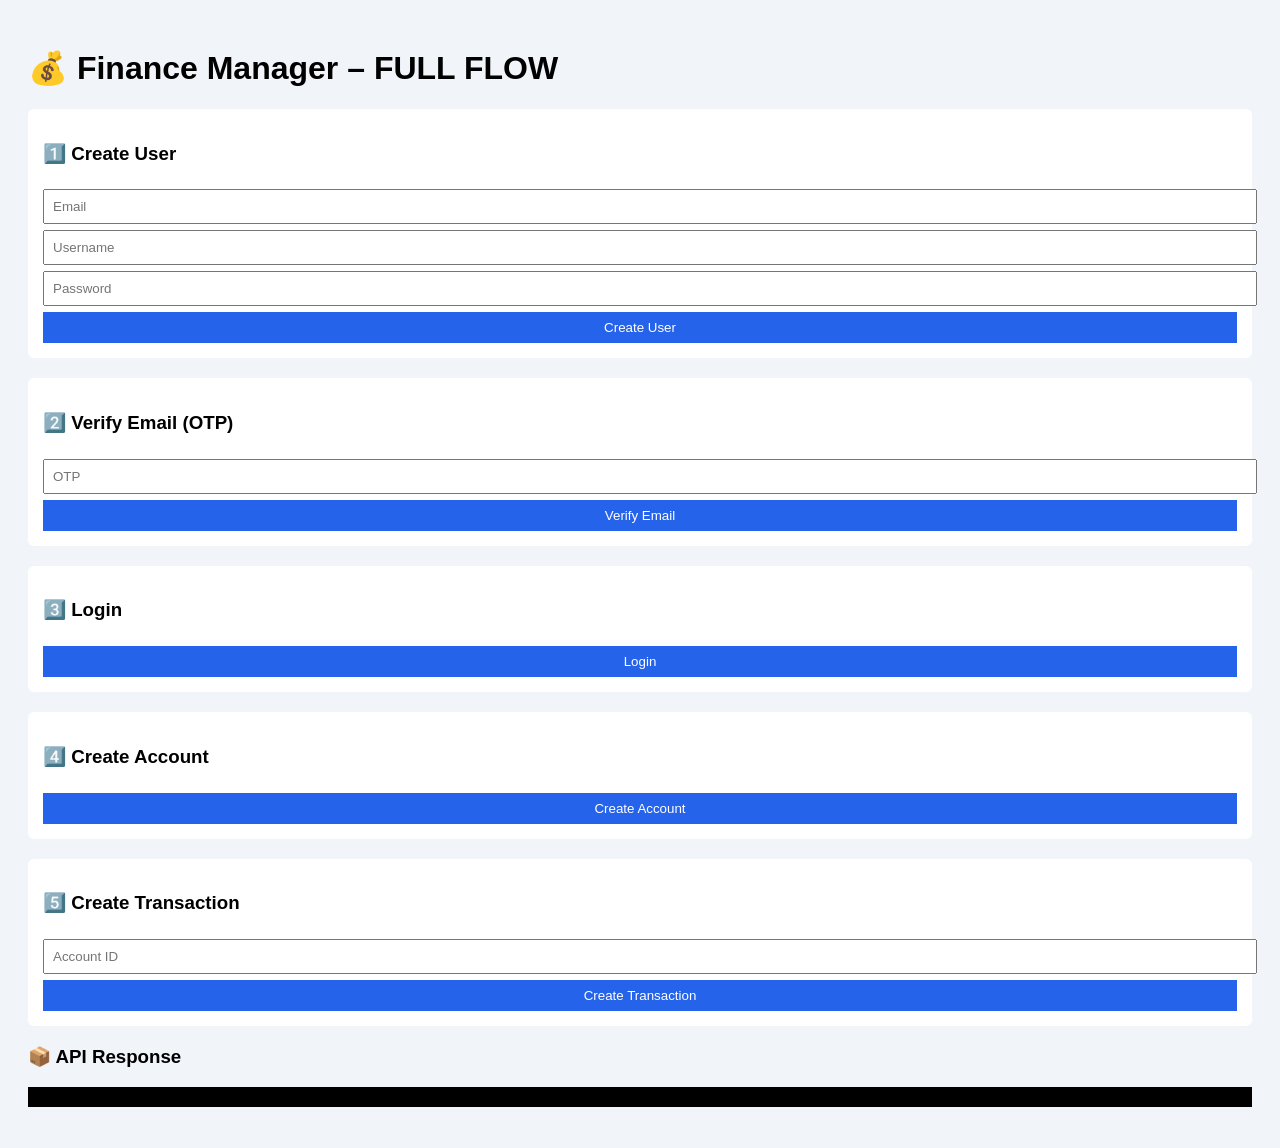
==== frontend/index.html @ c870764c "Final Commit" ====
<!DOCTYPE html>
<html>
<head>
  <title>Finance Manager</title>
  <style>
    body { font-family: Arial; background:#f1f5f9; padding:20px }
    .card { background:#fff; padding:15px; margin-bottom:20px; border-radius:6px }
    input, button { width:100%; padding:8px; margin-top:6px }
    button { background:#2563eb; color:white; border:none }
    pre { background:black; color:#00ff00; padding:10px }
  </style>
</head>
<body>

<h1>💰 Finance Manager – FULL FLOW</h1>

<div class="card">
  <h3>1️⃣ Create User</h3>
  <input id="email" placeholder="Email">
  <input id="username" placeholder="Username">
  <input id="newPassword" placeholder="Password">
  <button onclick="createUser()">Create User</button>
</div>

<div class="card">
  <h3>2️⃣ Verify Email (OTP)</h3>
  <input id="otp" placeholder="OTP">
  <button onclick="verifyEmail()">Verify Email</button>
</div>

<div class="card">
  <h3>3️⃣ Login</h3>
  <button onclick="login()">Login</button>
</div>

<div class="card">
  <h3>4️⃣ Create Account</h3>
  <button onclick="createAccount()">Create Account</button>
</div>

<div class="card">
  <h3>5️⃣ Create Transaction</h3>
  <input id="accountId" placeholder="Account ID">
  <button onclick="createTransaction()">Create Transaction</button>
</div>

<h3>📦 API Response</h3>
<pre id="output"></pre>

<script src="app.js"></script>
</body>
</html>
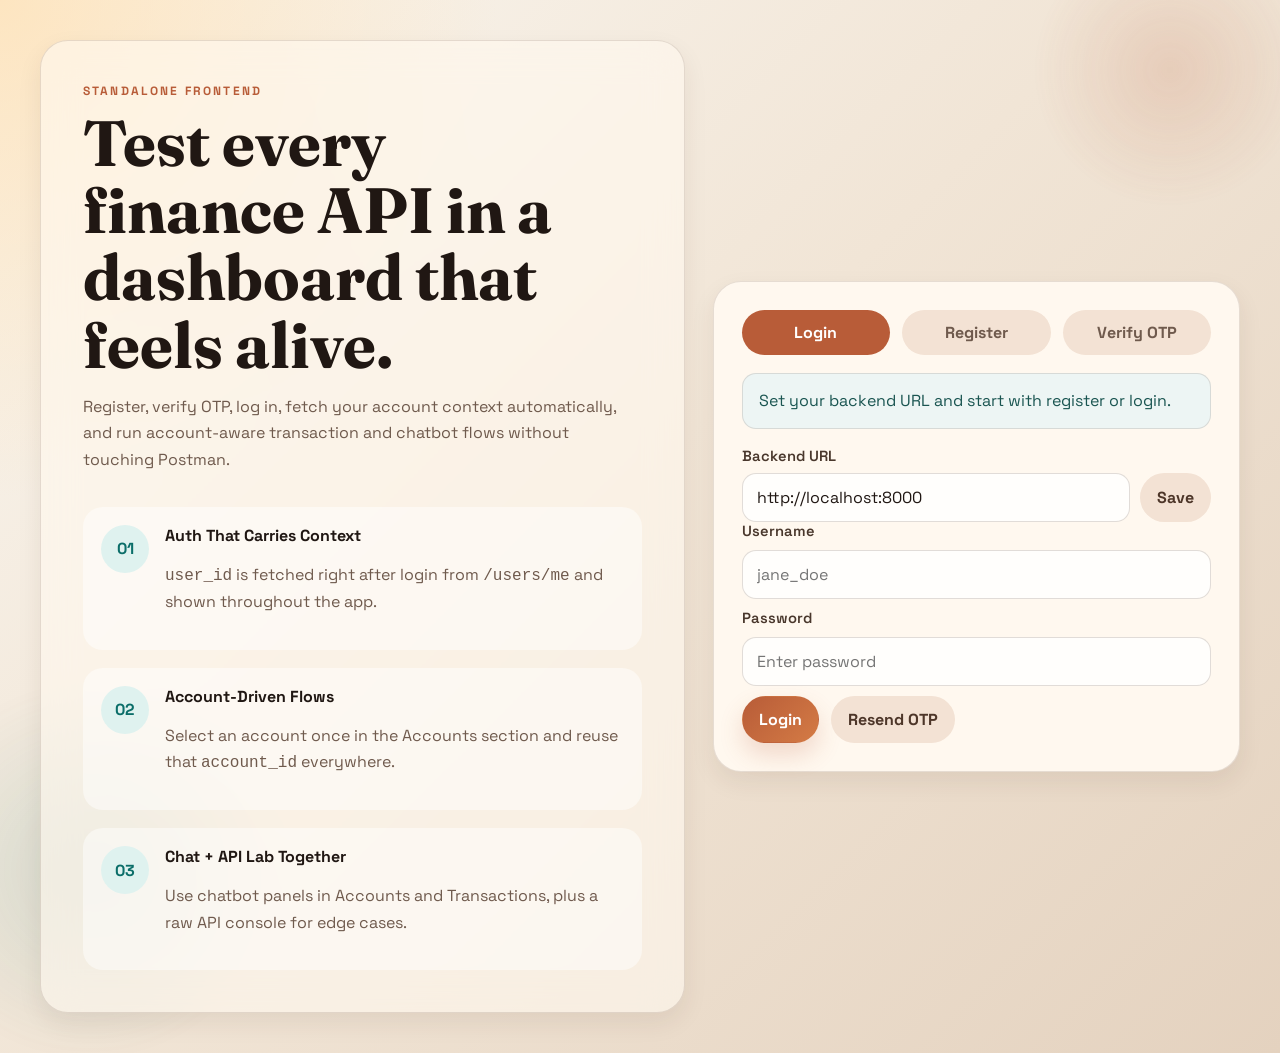
==== commit 89bec3fd: "Integrating frontend" ====
--- a/frontend/index.html
+++ b/frontend/index.html
@@ -1,52 +1,680 @@
+
 <!DOCTYPE html>
-<html>
+<html lang="en">
 <head>
-  <title>Finance Manager</title>
-  <style>
-    body { font-family: Arial; background:#f1f5f9; padding:20px }
-    .card { background:#fff; padding:15px; margin-bottom:20px; border-radius:6px }
-    input, button { width:100%; padding:8px; margin-top:6px }
-    button { background:#2563eb; color:white; border:none }
-    pre { background:black; color:#00ff00; padding:10px }
-  </style>
+    <meta charset="UTF-8">
+    <meta name="viewport" content="width=device-width, initial-scale=1.0">
+    <title>Financial Assistant API Lab</title>
+    <link rel="preconnect" href="https://fonts.googleapis.com">
+    <link rel="preconnect" href="https://fonts.gstatic.com" crossorigin>
+    <link href="https://fonts.googleapis.com/css2?family=Fraunces:wght@600;700&family=Space+Grotesk:wght@400;500;700&display=swap" rel="stylesheet">
+    <link rel="stylesheet" href="styles.css">
 </head>
 <body>
-
-<h1>💰 Finance Manager – FULL FLOW</h1>
-
-<div class="card">
-  <h3>1️⃣ Create User</h3>
-  <input id="email" placeholder="Email">
-  <input id="username" placeholder="Username">
-  <input id="newPassword" placeholder="Password">
-  <button onclick="createUser()">Create User</button>
-</div>
-
-<div class="card">
-  <h3>2️⃣ Verify Email (OTP)</h3>
-  <input id="otp" placeholder="OTP">
-  <button onclick="verifyEmail()">Verify Email</button>
-</div>
-
-<div class="card">
-  <h3>3️⃣ Login</h3>
-  <button onclick="login()">Login</button>
-</div>
-
-<div class="card">
-  <h3>4️⃣ Create Account</h3>
-  <button onclick="createAccount()">Create Account</button>
-</div>
-
-<div class="card">
-  <h3>5️⃣ Create Transaction</h3>
-  <input id="accountId" placeholder="Account ID">
-  <button onclick="createTransaction()">Create Transaction</button>
-</div>
-
-<h3>📦 API Response</h3>
-<pre id="output"></pre>
-
-<script src="app.js"></script>
+    <div class="ambient ambient-one"></div>
+    <div class="ambient ambient-two"></div>
+
+    <div id="authShell" class="auth-shell">
+        <section class="auth-stage">
+            <div class="auth-copy card-glass">
+                <p class="eyebrow">Standalone Frontend</p>
+                <h1>Test every finance API in a dashboard that feels alive.</h1>
+                <p class="lede">
+                    Register, verify OTP, log in, fetch your account context automatically, and run account-aware
+                    transaction and chatbot flows without touching Postman.
+                </p>
+                <div class="feature-list">
+                    <article>
+                        <span>01</span>
+                        <div>
+                            <h2>Auth That Carries Context</h2>
+                            <p><code>user_id</code> is fetched right after login from <code>/users/me</code> and shown throughout the app.</p>
+                        </div>
+                    </article>
+                    <article>
+                        <span>02</span>
+                        <div>
+                            <h2>Account-Driven Flows</h2>
+                            <p>Select an account once in the Accounts section and reuse that <code>account_id</code> everywhere.</p>
+                        </div>
+                    </article>
+                    <article>
+                        <span>03</span>
+                        <div>
+                            <h2>Chat + API Lab Together</h2>
+                            <p>Use chatbot panels in Accounts and Transactions, plus a raw API console for edge cases.</p>
+                        </div>
+                    </article>
+                </div>
+            </div>
+
+            <div class="auth-panel card-solid">
+                <div class="auth-tabs">
+                    <button class="auth-tab active" data-auth-view="login">Login</button>
+                    <button class="auth-tab" data-auth-view="register">Register</button>
+                    <button class="auth-tab" data-auth-view="verify">Verify OTP</button>
+                </div>
+
+                <div id="authStatus" class="inline-banner info">
+                    Set your backend URL and start with register or login.
+                </div>
+
+                <div class="field-stack compact">
+                    <label for="backendUrlInput">Backend URL</label>
+                    <div class="inline-input">
+                        <input id="backendUrlInput" type="text" placeholder="http://localhost:8000">
+                        <button id="saveBackendUrlBtn" class="btn btn-secondary" type="button">Save</button>
+                    </div>
+                </div>
+
+                <section id="loginView" class="auth-view active">
+                    <form id="loginForm" class="field-stack">
+                        <label for="loginUsername">Username</label>
+                        <input id="loginUsername" name="username" type="text" placeholder="jane_doe" required>
+                        <label for="loginPassword">Password</label>
+                        <input id="loginPassword" name="password" type="password" placeholder="Enter password" required>
+                        <div class="button-row">
+                            <button class="btn btn-primary" type="submit">Login</button>
+                            <button id="resendOtpBtn" class="btn btn-secondary" type="button">Resend OTP</button>
+                        </div>
+                    </form>
+                </section>
+
+                <section id="registerView" class="auth-view">
+                    <form id="registerForm" class="field-stack">
+                        <label for="registerUsername">Username</label>
+                        <input id="registerUsername" name="username" type="text" placeholder="Choose a username" required>
+                        <label for="registerEmail">Email</label>
+                        <input id="registerEmail" name="email" type="email" placeholder="you@example.com" required>
+                        <label for="registerPassword">Password</label>
+                        <input id="registerPassword" name="password" type="password" placeholder="Create a password" required>
+                        <button class="btn btn-primary" type="submit">Create account</button>
+                    </form>
+                </section>
+
+                <section id="verifyView" class="auth-view">
+                    <form id="verifyForm" class="field-stack">
+                        <label for="verifyEmail">Email</label>
+                        <input id="verifyEmail" name="email" type="email" placeholder="you@example.com" required>
+                        <label for="verifyOtp">OTP</label>
+                        <input id="verifyOtp" name="otp" type="text" placeholder="Enter email OTP" required>
+                        <button class="btn btn-primary" type="submit">Verify email</button>
+                    </form>
+                </section>
+            </div>
+        </section>
+    </div>
+
+    <div id="appShell" class="app-shell hidden">
+        <aside id="sidebar" class="sidebar">
+            <div class="brand-block">
+                <p class="eyebrow">Finance Command Center</p>
+                <h1>Financial Assistant</h1>
+                <p class="sidebar-copy">Interactive frontend for auth, accounts, transactions, chat, and raw endpoint testing.</p>
+            </div>
+
+            <nav class="nav-list">
+                <button class="nav-item active" data-tab="dashboard">
+                    <span class="nav-kicker">01</span>
+                    <span>
+                        <strong>Dashboard</strong>
+                        <small>Session snapshot</small>
+                    </span>
+                </button>
+                <button class="nav-item" data-tab="accounts">
+                    <span class="nav-kicker">02</span>
+                    <span>
+                        <strong>Accounts</strong>
+                        <small>Select active account</small>
+                    </span>
+                </button>
+                <button class="nav-item" data-tab="transactions">
+                    <span class="nav-kicker">03</span>
+                    <span>
+                        <strong>Transactions</strong>
+                        <small>Create, filter, update</small>
+                    </span>
+                </button>
+                <button class="nav-item" data-tab="api-lab">
+                    <span class="nav-kicker">04</span>
+                    <span>
+                        <strong>API Lab</strong>
+                        <small>Raw request console</small>
+                    </span>
+                </button>
+            </nav>
+
+            <div class="sidebar-footer card-glass compact-card">
+                <div class="identity-row">
+                    <div class="avatar-badge" id="sidebarAvatar">FA</div>
+                    <div>
+                        <div id="sidebarUserName" class="identity-name">Guest</div>
+                        <div id="sidebarUserEmail" class="identity-subtle">Not logged in</div>
+                    </div>
+                </div>
+                <div class="mini-stats">
+                    <div>
+                        <span>User ID</span>
+                        <strong id="sidebarUserId">-</strong>
+                    </div>
+                    <div>
+                        <span>Account ID</span>
+                        <strong id="sidebarAccountId">-</strong>
+                    </div>
+                </div>
+                <button id="logoutBtn" class="btn btn-danger" type="button">Logout</button>
+            </div>
+        </aside>
+
+        <main class="main-shell">
+            <header class="topbar">
+                <div class="topbar-left">
+                    <button id="sidebarToggle" class="icon-btn mobile-only" type="button">Menu</button>
+                    <div>
+                        <p class="eyebrow">Live API Workspace</p>
+                        <h2 id="pageTitle">Dashboard</h2>
+                    </div>
+                </div>
+                <div class="topbar-right">
+                    <div class="context-pill">
+                        <span>Status</span>
+                        <strong id="statusText">Ready</strong>
+                    </div>
+                    <div class="context-pill wide">
+                        <span>Backend</span>
+                        <strong id="activeBackendUrl">http://localhost:8000</strong>
+                    </div>
+                </div>
+            </header>
+
+            <section class="hero-banner card-solid">
+                <div>
+                    <p class="eyebrow">Session-linked testing</p>
+                    <h3>One interface for auth, account context, transactions, chat, and raw API calls.</h3>
+                </div>
+                <div class="hero-actions">
+                    <button id="quickRefreshBtn" class="btn btn-secondary" type="button">Refresh user + accounts</button>
+                    <button id="openApiLabBtn" class="btn btn-primary" type="button">Open API Lab</button>
+                </div>
+            </section>
+
+            <div class="content-grid">
+                <section id="dashboardTab" class="tab-panel active" data-tab-panel="dashboard">
+                    <div class="stats-grid">
+                        <article class="metric-card gradient-amber">
+                            <span class="metric-label">Current user</span>
+                            <strong id="metricUser">Guest</strong>
+                            <small id="metricUserSub">Login to fetch <code>/users/me</code></small>
+                        </article>
+                        <article class="metric-card gradient-cyan">
+                            <span class="metric-label">User ID</span>
+                            <strong id="metricUserId">-</strong>
+                            <small>Fetched after login</small>
+                        </article>
+                        <article class="metric-card gradient-coral">
+                            <span class="metric-label">Selected account</span>
+                            <strong id="metricAccountId">-</strong>
+                            <small id="metricAccountSub">Select inside Accounts</small>
+                        </article>
+                        <article class="metric-card gradient-lime">
+                            <span class="metric-label">Transactions loaded</span>
+                            <strong id="metricTxCount">0</strong>
+                            <small>Current account cache</small>
+                        </article>
+                    </div>
+                    <div class="dashboard-layout">
+                        <article class="card-solid panel">
+                            <div class="panel-head">
+                                <div>
+                                    <p class="eyebrow">Session overview</p>
+                                    <h3>Context snapshot</h3>
+                                </div>
+                                <button id="refreshDashboardBtn" class="btn btn-secondary" type="button">Refresh data</button>
+                            </div>
+                            <div class="snapshot-grid">
+                                <div>
+                                    <span>Total accounts</span>
+                                    <strong id="dashboardAccountCount">0</strong>
+                                </div>
+                                <div>
+                                    <span>Total balance</span>
+                                    <strong id="dashboardBalance">0.00</strong>
+                                </div>
+                                <div>
+                                    <span>Total income</span>
+                                    <strong id="dashboardIncome">0.00</strong>
+                                </div>
+                                <div>
+                                    <span>Total expense</span>
+                                    <strong id="dashboardExpense">0.00</strong>
+                                </div>
+                            </div>
+                        </article>
+
+                        <article class="card-glass panel">
+                            <div class="panel-head">
+                                <div>
+                                    <p class="eyebrow">What this app auto-fetches</p>
+                                    <h3>Behavior defaults</h3>
+                                </div>
+                            </div>
+                            <ul class="signal-list">
+                                <li><code>user_id</code> comes from <code>/users/me</code> immediately after login.</li>
+                                <li><code>account_id</code> comes from the selected account card or dropdown.</li>
+                                <li>Transactions stay tied to the active account unless you switch it.</li>
+                                <li>Chat in Accounts and Transactions uses the same authenticated session.</li>
+                            </ul>
+                        </article>
+                    </div>
+
+                    <div class="two-column-layout charts-layout">
+                        <article class="card-solid panel">
+                            <div class="panel-head">
+                                <div>
+                                    <p class="eyebrow">Visual summary</p>
+                                    <h3>Account balance by type</h3>
+                                </div>
+                            </div>
+                            <div class="chart-card">
+                                <canvas id="accountsChart" height="240"></canvas>
+                            </div>
+                        </article>
+
+                        <article class="card-glass panel">
+                            <div class="panel-head">
+                                <div>
+                                    <p class="eyebrow">Income vs expense</p>
+                                    <h3>Current account flow</h3>
+                                </div>
+                            </div>
+                            <div class="chart-card">
+                                <canvas id="flowChart" height="240"></canvas>
+                            </div>
+                        </article>
+                    </div>
+
+                    <article class="card-solid panel">
+                        <div class="panel-head">
+                            <div>
+                                <p class="eyebrow">Recent cache</p>
+                                <h3>Latest transactions</h3>
+                            </div>
+                        </div>
+                        <div id="dashboardTransactions" class="stack-list empty-shell">
+                            <p>No transactions loaded yet for the current account.</p>
+                        </div>
+                    </article>
+                </section>
+
+                <section id="accountsTab" class="tab-panel" data-tab-panel="accounts">
+                    <div class="section-toolbar">
+                        <div>
+                            <p class="eyebrow">Account workspace</p>
+                            <h3>Fetch accounts once, select one, and test every related API.</h3>
+                        </div>
+                        <div class="button-row wrap">
+                            <button id="refreshAccountsBtn" class="btn btn-secondary" type="button">Refresh accounts</button>
+                            <button id="toggleAccountFormBtn" class="btn btn-primary" type="button">New account</button>
+                        </div>
+                    </div>
+
+                    <article id="accountFormCard" class="card-solid panel hidden">
+                        <div class="panel-head">
+                            <div>
+                                <p class="eyebrow">Create account</p>
+                                <h3>Open a new account with an initial income transaction</h3>
+                            </div>
+                        </div>
+                        <form id="accountForm" class="form-grid">
+                            <label>
+                                <span>Account name</span>
+                                <input id="accountNameInput" type="text" placeholder="Primary checking" required>
+                            </label>
+                            <label>
+                                <span>Account type</span>
+                                <select id="accountTypeInput" required>
+                                    <option value="checking">checking</option>
+                                    <option value="savings">savings</option>
+                                    <option value="credit">credit</option>
+                                </select>
+                            </label>
+                            <label>
+                                <span>Initial income amount</span>
+                                <input id="accountAmountInput" type="number" min="0" step="0.01" value="1000" required>
+                            </label>
+                            <label>
+                                <span>Category</span>
+                                <select id="accountCategoryInput" required>
+                                    <option value="other">other</option>
+                                    <option value="food">food</option>
+                                    <option value="utilities">utilities</option>
+                                    <option value="entertainment">entertainment</option>
+                                    <option value="transportation">transportation</option>
+                                </select>
+                            </label>
+                            <label class="full-span">
+                                <span>Description</span>
+                                <input id="accountDescriptionInput" type="text" value="Initial deposit" required>
+                            </label>
+                            <div class="button-row full-span">
+                                <button class="btn btn-primary" type="submit">Create account</button>
+                                <button id="cancelAccountFormBtn" class="btn btn-secondary" type="button">Cancel</button>
+                            </div>
+                        </form>
+                    </article>
+
+                    <div id="accountsGrid" class="account-grid empty-shell">
+                        <p>No accounts loaded yet. Use refresh or create your first account.</p>
+                    </div>
+
+                    <div class="two-column-layout">
+                        <article class="card-solid panel">
+                            <div class="panel-head">
+                                <div>
+                                    <p class="eyebrow">Active account</p>
+                                    <h3>Account-aware actions</h3>
+                                </div>
+                                <div class="pill-row">
+                                    <span class="context-pill"><span>Selected</span><strong id="accountActionSelectedId">-</strong></span>
+                                </div>
+                            </div>
+                            <div class="button-grid">
+                                <button id="getAccountDetailsBtn" class="btn btn-secondary" type="button">Get details</button>
+                                <button id="getAccountSummaryBtn" class="btn btn-secondary" type="button">Get summary</button>
+                                <button id="getAccountBalanceBtn" class="btn btn-secondary" type="button">Get balance</button>
+                                <button id="deleteAccountBtn" class="btn btn-danger" type="button">Delete account</button>
+                            </div>
+                            <pre id="accountActionOutput" class="output-box">Select an account to run account-specific endpoints.</pre>
+                        </article>
+
+                        <article class="card-glass panel chat-panel">
+                            <div class="panel-head">
+                                <div>
+                                    <p class="eyebrow">Embedded chatbot</p>
+                                    <h3>Ask about accounts</h3>
+                                </div>
+                            </div>
+                            <div class="prompt-strip">
+                                <button class="prompt-chip" data-chat-target="accounts" data-prompt="Show me a summary of my accounts.">Account summary</button>
+                                <button class="prompt-chip" data-chat-target="accounts" data-prompt="Which account has the highest balance?">Highest balance</button>
+                                <button class="prompt-chip" data-chat-target="accounts" data-prompt="Give me my current balance details.">Balance details</button>
+                            </div>
+                            <div id="accountsChatLog" class="chat-log empty-shell">
+                                <p>Ask a question to test <code>/chat/chat</code> from the Accounts section.</p>
+                            </div>
+                            <form id="accountsChatForm" class="chat-compose">
+                                <input id="accountsChatInput" type="text" placeholder="Ask about your accounts..." required>
+                                <button class="btn btn-primary" type="submit">Send</button>
+                            </form>
+                        </article>
+                    </div>
+                </section>
+
+                <section id="transactionsTab" class="tab-panel" data-tab-panel="transactions">
+                    <div class="section-toolbar">
+                        <div>
+                            <p class="eyebrow">Transaction workspace</p>
+                            <h3>Every transaction flow stays tied to the currently selected account.</h3>
+                        </div>
+                        <div class="button-row wrap">
+                            <button id="refreshTransactionsBtn" class="btn btn-secondary" type="button">Refresh transactions</button>
+                            <button id="toggleTransactionFormBtn" class="btn btn-primary" type="button">New transaction</button>
+                        </div>
+                    </div>
+
+                    <article class="card-solid panel">
+                        <div class="panel-head">
+                            <div>
+                                <p class="eyebrow">Active account for transactions</p>
+                                <h3>Account selection</h3>
+                            </div>
+                        </div>
+                        <div class="account-selector-row">
+                            <label class="selector-block">
+                                <span>Selected account</span>
+                                <select id="transactionAccountSelect"></select>
+                            </label>
+                            <div class="context-pill"><span>Current account_id</span><strong id="transactionCurrentAccountId">-</strong></div>
+                        </div>
+                    </article>
+                    <article id="transactionFormCard" class="card-solid panel hidden">
+                        <div class="panel-head">
+                            <div>
+                                <p class="eyebrow">Create transaction</p>
+                                <h3>Post a transaction to the selected account</h3>
+                            </div>
+                        </div>
+                        <form id="transactionForm" class="form-grid">
+                            <label>
+                                <span>Type</span>
+                                <select id="transactionTypeInput" required>
+                                    <option value="income">income</option>
+                                    <option value="expense">expense</option>
+                                </select>
+                            </label>
+                            <label>
+                                <span>Amount</span>
+                                <input id="transactionAmountInput" type="number" min="0" step="0.01" value="100" required>
+                            </label>
+                            <label>
+                                <span>Category</span>
+                                <select id="transactionCategoryInput" required>
+                                    <option value="other">other</option>
+                                    <option value="food">food</option>
+                                    <option value="utilities">utilities</option>
+                                    <option value="entertainment">entertainment</option>
+                                    <option value="transportation">transportation</option>
+                                </select>
+                            </label>
+                            <label class="full-span">
+                                <span>Description</span>
+                                <input id="transactionDescriptionInput" type="text" value="transaction entry" required>
+                            </label>
+                            <div class="button-row full-span">
+                                <button class="btn btn-primary" type="submit">Create transaction</button>
+                                <button id="cancelTransactionFormBtn" class="btn btn-secondary" type="button">Cancel</button>
+                            </div>
+                        </form>
+                    </article>
+
+                    <article class="card-glass panel">
+                        <div class="panel-head">
+                            <div>
+                                <p class="eyebrow">Filter + totals</p>
+                                <h3>Current account transaction cache</h3>
+                            </div>
+                        </div>
+                        <div class="filter-grid">
+                            <label>
+                                <span>Type filter</span>
+                                <select id="filterTypeInput">
+                                    <option value="all">all</option>
+                                    <option value="income">income</option>
+                                    <option value="expense">expense</option>
+                                </select>
+                            </label>
+                            <label>
+                                <span>Category filter</span>
+                                <select id="filterCategoryInput">
+                                    <option value="all">all</option>
+                                </select>
+                            </label>
+                            <div class="summary-chip">
+                                <span>Total income</span>
+                                <strong id="txIncomeTotal">0.00</strong>
+                            </div>
+                            <div class="summary-chip">
+                                <span>Total expense</span>
+                                <strong id="txExpenseTotal">0.00</strong>
+                            </div>
+                        </div>
+                    </article>
+
+                    <div class="two-column-layout charts-layout">
+                        <article class="card-solid panel">
+                            <div class="panel-head">
+                                <div>
+                                    <p class="eyebrow">Category split</p>
+                                    <h3>Spending by category</h3>
+                                </div>
+                            </div>
+                            <div class="chart-card">
+                                <canvas id="categoryChart" height="250"></canvas>
+                            </div>
+                        </article>
+
+                        <article class="card-glass panel">
+                            <div class="panel-head">
+                                <div>
+                                    <p class="eyebrow">Activity rhythm</p>
+                                    <h3>Recent transaction trend</h3>
+                                </div>
+                            </div>
+                            <div class="chart-card">
+                                <canvas id="trendChart" height="250"></canvas>
+                            </div>
+                        </article>
+                    </div>
+
+                    <div class="two-column-layout">
+                        <article class="card-solid panel">
+                            <div class="panel-head">
+                                <div>
+                                    <p class="eyebrow">Transactions</p>
+                                    <h3>Loaded transactions</h3>
+                                </div>
+                            </div>
+                            <div id="transactionsList" class="stack-list empty-shell">
+                                <p>No transactions loaded yet for the selected account.</p>
+                            </div>
+                        </article>
+
+                        <article class="card-glass panel">
+                            <div class="panel-head">
+                                <div>
+                                    <p class="eyebrow">Transaction actions</p>
+                                    <h3>Fetch, update, or delete by transaction ID</h3>
+                                </div>
+                            </div>
+                            <form id="transactionActionForm" class="field-stack compact">
+                                <label for="transactionIdInput">Transaction ID</label>
+                                <input id="transactionIdInput" type="number" min="1" placeholder="Enter transaction ID">
+                                <label for="updateAmountInput">Updated amount</label>
+                                <input id="updateAmountInput" type="number" min="0" step="0.01" placeholder="Optional">
+                                <label for="updateTypeInput">Updated type</label>
+                                <select id="updateTypeInput">
+                                    <option value="">keep existing</option>
+                                    <option value="income">income</option>
+                                    <option value="expense">expense</option>
+                                </select>
+                                <label for="updateCategoryInput">Updated category</label>
+                                <select id="updateCategoryInput">
+                                    <option value="">keep existing</option>
+                                    <option value="other">other</option>
+                                    <option value="food">food</option>
+                                    <option value="utilities">utilities</option>
+                                    <option value="entertainment">entertainment</option>
+                                    <option value="transportation">transportation</option>
+                                </select>
+                                <label for="updateDescriptionInput">Updated description</label>
+                                <input id="updateDescriptionInput" type="text" placeholder="Optional">
+                                <div class="button-grid">
+                                    <button id="getTransactionBtn" class="btn btn-secondary" type="button">Get transaction</button>
+                                    <button id="updateTransactionBtn" class="btn btn-secondary" type="button">Update transaction</button>
+                                    <button id="deleteTransactionBtn" class="btn btn-danger" type="button">Delete transaction</button>
+                                </div>
+                            </form>
+                            <pre id="transactionActionOutput" class="output-box">Use a transaction ID from the list to test fetch, update, or delete.</pre>
+                        </article>
+                    </div>
+
+                    <article class="card-glass panel chat-panel">
+                        <div class="panel-head">
+                            <div>
+                                <p class="eyebrow">Embedded chatbot</p>
+                                <h3>Ask about transactions</h3>
+                            </div>
+                        </div>
+                        <div class="prompt-strip">
+                            <button class="prompt-chip" data-chat-target="transactions" data-prompt="Show my recent transactions.">Recent transactions</button>
+                            <button class="prompt-chip" data-chat-target="transactions" data-prompt="What is my total expense this month?">Monthly expense</button>
+                            <button class="prompt-chip" data-chat-target="transactions" data-prompt="Which category did I spend the most on?">Top category</button>
+                        </div>
+                        <div id="transactionsChatLog" class="chat-log empty-shell">
+                            <p>Ask a question to test <code>/chat/chat</code> from the Transactions section.</p>
+                        </div>
+                        <form id="transactionsChatForm" class="chat-compose">
+                            <input id="transactionsChatInput" type="text" placeholder="Ask about your transactions..." required>
+                            <button class="btn btn-primary" type="submit">Send</button>
+                        </form>
+                    </article>
+                </section>
+
+                <section id="apiLabTab" class="tab-panel" data-tab-panel="api-lab">
+                    <div class="section-toolbar">
+                        <div>
+                            <p class="eyebrow">Developer-friendly console</p>
+                            <h3>Send raw requests without leaving the app.</h3>
+                        </div>
+                    </div>
+
+                    <div class="two-column-layout api-layout">
+                        <article class="card-solid panel">
+                            <div class="panel-head">
+                                <div>
+                                    <p class="eyebrow">Request builder</p>
+                                    <h3>Generic API console</h3>
+                                </div>
+                            </div>
+                            <form id="apiConsoleForm" class="field-stack">
+                                <label for="apiMethodInput">Method</label>
+                                <select id="apiMethodInput">
+                                    <option value="GET">GET</option>
+                                    <option value="POST">POST</option>
+                                    <option value="PUT">PUT</option>
+                                    <option value="DELETE">DELETE</option>
+                                </select>
+                                <label for="apiPathInput">Path</label>
+                                <input id="apiPathInput" type="text" value="/users/me">
+                                <label for="apiParamsInput">Query params</label>
+                                <input id="apiParamsInput" type="text" placeholder="key=value&x=y">
+                                <label for="apiBodyInput">JSON body</label>
+                                <textarea id="apiBodyInput" rows="10">{
+  "sample": "value"
+}</textarea>
+                                <button class="btn btn-primary" type="submit">Send request</button>
+                            </form>
+                        </article>
+                        <article class="card-glass panel">
+                            <div class="panel-head">
+                                <div>
+                                    <p class="eyebrow">Response + history</p>
+                                    <h3>Inspect what the backend returned</h3>
+                                </div>
+                            </div>
+                            <pre id="apiConsoleOutput" class="output-box">Responses from the API console will appear here.</pre>
+                            <div class="history-head">
+                                <h4>Request history</h4>
+                                <button id="downloadHistoryBtn" class="btn btn-secondary" type="button">Download logs</button>
+                            </div>
+                            <div id="apiHistory" class="history-list empty-shell">
+                                <p>No API calls yet.</p>
+                            </div>
+                        </article>
+                    </div>
+                </section>
+            </div>
+        </main>
+    </div>
+
+    <div id="toast" class="toast"></div>
+    <div id="loadingOverlay" class="loading-overlay hidden">
+        <div class="loader-card">
+            <div class="loader-orbit"></div>
+            <p id="loadingText">Loading...</p>
+        </div>
+    </div>
+
+    <script src="app.js"></script>
 </body>
 </html>
--- a/frontend/styles.css
+++ b/frontend/styles.css
@@ -0,0 +1,1043 @@
+
+:root {
+    --bg: #f6efe6;
+    --bg-deep: #e7d9c6;
+    --surface: rgba(255, 250, 244, 0.82);
+    --surface-strong: #fff8ef;
+    --surface-dark: #201c1a;
+    --line: rgba(78, 53, 36, 0.14);
+    --text: #201713;
+    --muted: #6f5a4d;
+    --brand: #b85c38;
+    --brand-deep: #8f3e1f;
+    --accent: #0b6e69;
+    --accent-soft: #dff2ef;
+    --danger: #bb3f3f;
+    --danger-deep: #8d2a2a;
+    --success: #1c8b5d;
+    --warning: #c78a20;
+    --shadow: 0 20px 50px rgba(69, 43, 26, 0.12);
+    --shadow-soft: 0 10px 24px rgba(69, 43, 26, 0.08);
+    --radius-lg: 28px;
+    --radius-md: 20px;
+    --radius-sm: 14px;
+    --font-display: "Fraunces", Georgia, serif;
+    --font-body: "Space Grotesk", "Segoe UI", sans-serif;
+}
+
+* {
+    box-sizing: border-box;
+}
+
+html {
+    scroll-behavior: smooth;
+}
+
+body {
+    margin: 0;
+    min-height: 100vh;
+    font-family: var(--font-body);
+    color: var(--text);
+    background:
+        radial-gradient(circle at top left, rgba(255, 222, 173, 0.7), transparent 30%),
+        linear-gradient(135deg, #faf6ef 0%, #f1e5d6 48%, #e4d2bf 100%);
+    overflow-x: hidden;
+}
+
+button,
+input,
+select,
+textarea {
+    font: inherit;
+}
+
+button {
+    cursor: pointer;
+}
+
+code,
+pre {
+    font-family: Consolas, "Courier New", monospace;
+}
+
+.hidden {
+    display: none !important;
+}
+
+.full-span {
+    grid-column: 1 / -1;
+}
+
+.mobile-only {
+    display: none;
+}
+
+.ambient {
+    position: fixed;
+    border-radius: 999px;
+    filter: blur(8px);
+    opacity: 0.42;
+    pointer-events: none;
+}
+
+.ambient-one {
+    width: 320px;
+    height: 320px;
+    top: -90px;
+    right: -50px;
+    background: radial-gradient(circle, rgba(184, 92, 56, 0.4), transparent 60%);
+}
+
+.ambient-two {
+    width: 420px;
+    height: 420px;
+    bottom: -180px;
+    left: -120px;
+    background: radial-gradient(circle, rgba(11, 110, 105, 0.3), transparent 65%);
+}
+
+.auth-shell,
+.app-shell {
+    position: relative;
+    z-index: 1;
+}
+
+.auth-stage {
+    min-height: 100vh;
+    display: grid;
+    grid-template-columns: 1.1fr 0.9fr;
+    gap: 28px;
+    align-items: center;
+    padding: 40px;
+}
+
+.card-glass,
+.card-solid,
+.metric-card,
+.account-card,
+.transaction-card,
+.history-item {
+    border: 1px solid var(--line);
+    box-shadow: var(--shadow-soft);
+}
+
+.card-glass {
+    background: rgba(255, 248, 239, 0.62);
+    backdrop-filter: blur(18px);
+    border-radius: var(--radius-lg);
+}
+
+.card-solid {
+    background: var(--surface-strong);
+    border-radius: var(--radius-lg);
+}
+
+.auth-copy {
+    padding: 42px;
+}
+
+.eyebrow {
+    margin: 0 0 10px;
+    font-size: 12px;
+    letter-spacing: 0.18em;
+    text-transform: uppercase;
+    color: var(--brand);
+    font-weight: 700;
+}
+
+.auth-copy h1,
+.brand-block h1,
+.hero-banner h3,
+.section-toolbar h3,
+.panel h3,
+.topbar h2 {
+    margin: 0;
+    font-family: var(--font-display);
+    line-height: 1.05;
+}
+
+.auth-copy h1 {
+    font-size: clamp(2.8rem, 5vw, 4.8rem);
+    max-width: 11ch;
+}
+
+.lede,
+.sidebar-copy,
+.feature-list p,
+.inline-banner,
+.signal-list li {
+    color: var(--muted);
+    line-height: 1.65;
+}
+
+.feature-list {
+    margin-top: 34px;
+    display: grid;
+    gap: 18px;
+}
+
+.feature-list article {
+    display: grid;
+    grid-template-columns: 48px 1fr;
+    gap: 16px;
+    align-items: start;
+    padding: 18px;
+    background: rgba(255, 255, 255, 0.45);
+    border-radius: var(--radius-md);
+}
+
+.feature-list span {
+    display: inline-flex;
+    align-items: center;
+    justify-content: center;
+    width: 48px;
+    height: 48px;
+    border-radius: 50%;
+    background: var(--accent-soft);
+    color: var(--accent);
+    font-weight: 700;
+}
+
+.feature-list h2 {
+    margin: 0 0 6px;
+    font-size: 1rem;
+}
+
+.auth-panel {
+    padding: 28px;
+}
+
+.auth-tabs,
+.button-row,
+.hero-actions,
+.pill-row,
+.history-head,
+.account-selector-row {
+    display: flex;
+    gap: 12px;
+    align-items: center;
+}
+
+.auth-tabs {
+    margin-bottom: 18px;
+}
+
+.auth-tab,
+.nav-item,
+.prompt-chip,
+.icon-btn {
+    border: none;
+}
+
+.auth-tab {
+    flex: 1;
+    padding: 12px 14px;
+    border-radius: 999px;
+    background: #f3e2d4;
+    color: var(--muted);
+    font-weight: 700;
+    transition: 0.2s ease;
+}
+
+.auth-tab.active,
+.auth-tab:hover {
+    background: var(--brand);
+    color: #fff;
+}
+
+.inline-banner {
+    margin-bottom: 18px;
+    padding: 14px 16px;
+    border-radius: var(--radius-sm);
+    background: #f7ede2;
+    border: 1px solid var(--line);
+}
+
+.inline-banner.success { background: #e4f6ec; color: #22583e; }
+.inline-banner.error { background: #fde8e5; color: #7e2e25; }
+.inline-banner.warning { background: #f9efdb; color: #7c5823; }
+.inline-banner.info { background: #edf5f4; color: #1a5551; }
+
+.auth-view {
+    display: none;
+}
+
+.auth-view.active {
+    display: block;
+}
+
+.field-stack {
+    display: grid;
+    gap: 10px;
+}
+
+.field-stack.compact {
+    gap: 8px;
+}
+
+label > span,
+label,
+.selector-block span {
+    font-size: 0.92rem;
+    font-weight: 600;
+    color: #49372c;
+}
+
+input,
+select,
+textarea {
+    width: 100%;
+    padding: 13px 14px;
+    border-radius: var(--radius-sm);
+    border: 1px solid rgba(92, 66, 51, 0.18);
+    background: rgba(255, 255, 255, 0.8);
+    color: var(--text);
+    transition: border-color 0.2s ease, box-shadow 0.2s ease, transform 0.2s ease;
+}
+
+input:focus,
+select:focus,
+textarea:focus {
+    outline: none;
+    border-color: rgba(184, 92, 56, 0.45);
+    box-shadow: 0 0 0 4px rgba(184, 92, 56, 0.12);
+}
+
+.inline-input {
+    display: grid;
+    grid-template-columns: 1fr auto;
+    gap: 10px;
+}
+
+.btn {
+    display: inline-flex;
+    align-items: center;
+    justify-content: center;
+    padding: 12px 16px;
+    border-radius: 999px;
+    font-weight: 700;
+    border: 1px solid transparent;
+    transition: transform 0.2s ease, box-shadow 0.2s ease, background 0.2s ease;
+}
+
+.btn:hover,
+.nav-item:hover,
+.prompt-chip:hover,
+.icon-btn:hover {
+    transform: translateY(-1px);
+}
+
+.btn-primary {
+    background: linear-gradient(135deg, var(--brand), #d47b45);
+    color: #fff;
+    box-shadow: 0 12px 24px rgba(184, 92, 56, 0.2);
+}
+
+.btn-secondary {
+    background: #f3e2d4;
+    color: #4d3629;
+}
+
+.btn-danger {
+    background: linear-gradient(135deg, var(--danger), #dc6767);
+    color: #fff;
+}
+.app-shell {
+    display: grid;
+    grid-template-columns: 320px 1fr;
+    min-height: 100vh;
+}
+
+.sidebar {
+    position: sticky;
+    top: 0;
+    height: 100vh;
+    padding: 28px;
+    background: rgba(32, 28, 26, 0.92);
+    color: #fef4e6;
+    display: flex;
+    flex-direction: column;
+    gap: 24px;
+    backdrop-filter: blur(20px);
+}
+
+.brand-block h1 {
+    font-size: 2.4rem;
+    color: #fff;
+}
+
+.sidebar-copy,
+.identity-subtle,
+.nav-item small,
+.mini-stats span {
+    color: rgba(255, 244, 230, 0.7);
+}
+
+.nav-list {
+    display: grid;
+    gap: 10px;
+}
+
+.nav-item {
+    display: grid;
+    grid-template-columns: 42px 1fr;
+    gap: 14px;
+    align-items: center;
+    padding: 15px 16px;
+    border-radius: var(--radius-md);
+    background: rgba(255, 255, 255, 0.04);
+    color: #fff;
+    text-align: left;
+}
+
+.nav-item.active {
+    background: linear-gradient(135deg, rgba(184, 92, 56, 0.88), rgba(11, 110, 105, 0.78));
+}
+
+.nav-kicker,
+.avatar-badge {
+    display: inline-flex;
+    align-items: center;
+    justify-content: center;
+}
+
+.nav-kicker {
+    width: 42px;
+    height: 42px;
+    border-radius: 16px;
+    background: rgba(255, 255, 255, 0.12);
+    font-weight: 700;
+}
+
+.sidebar-footer {
+    margin-top: auto;
+    padding: 18px;
+    background: rgba(255, 248, 239, 0.08);
+}
+
+.identity-row {
+    display: flex;
+    gap: 12px;
+    align-items: center;
+}
+
+.avatar-badge {
+    width: 54px;
+    height: 54px;
+    border-radius: 18px;
+    background: linear-gradient(135deg, #ffd88d, #d67942);
+    color: #231811;
+    font-weight: 800;
+}
+
+.identity-name {
+    font-weight: 700;
+}
+
+.mini-stats {
+    display: grid;
+    grid-template-columns: repeat(2, 1fr);
+    gap: 12px;
+    margin: 18px 0;
+}
+
+.mini-stats div {
+    padding: 12px;
+    border-radius: var(--radius-sm);
+    background: rgba(255, 255, 255, 0.08);
+}
+
+.mini-stats strong {
+    display: block;
+    margin-top: 4px;
+    color: #fff;
+}
+
+.main-shell {
+    padding: 24px;
+}
+
+.topbar,
+.hero-banner,
+.panel {
+    padding: 22px;
+}
+
+.topbar,
+.hero-banner {
+    display: flex;
+    justify-content: space-between;
+    align-items: center;
+    gap: 16px;
+    margin-bottom: 18px;
+}
+
+.topbar-left,
+.topbar-right {
+    display: flex;
+    align-items: center;
+    gap: 14px;
+}
+
+.topbar h2 {
+    font-size: 2rem;
+}
+
+.context-pill,
+.summary-chip {
+    display: inline-grid;
+    gap: 4px;
+    padding: 12px 14px;
+    border-radius: 18px;
+    background: rgba(255, 255, 255, 0.72);
+    border: 1px solid var(--line);
+    min-width: 120px;
+}
+
+.context-pill.wide {
+    min-width: 230px;
+}
+
+.context-pill span,
+.summary-chip span,
+.metric-label {
+    font-size: 0.78rem;
+    color: var(--muted);
+    text-transform: uppercase;
+    letter-spacing: 0.08em;
+}
+
+.context-pill strong,
+.summary-chip strong {
+    font-size: 0.95rem;
+}
+
+.hero-banner {
+    background: linear-gradient(135deg, rgba(255, 247, 237, 0.9), rgba(255, 234, 215, 0.86));
+}
+
+.content-grid {
+    display: grid;
+}
+
+.tab-panel {
+    display: none;
+    animation: fadeUp 0.25s ease;
+}
+
+.tab-panel.active {
+    display: block;
+}
+
+@keyframes fadeUp {
+    from {
+        opacity: 0;
+        transform: translateY(10px);
+    }
+    to {
+        opacity: 1;
+        transform: translateY(0);
+    }
+}
+
+.tab-panel.active > * {
+    animation: riseIn 0.45s ease both;
+}
+
+.tab-panel.active > *:nth-child(2) {
+    animation-delay: 0.04s;
+}
+
+.tab-panel.active > *:nth-child(3) {
+    animation-delay: 0.08s;
+}
+
+.tab-panel.active > *:nth-child(4) {
+    animation-delay: 0.12s;
+}
+
+@keyframes riseIn {
+    from {
+        opacity: 0;
+        transform: translateY(18px) scale(0.985);
+    }
+    to {
+        opacity: 1;
+        transform: translateY(0) scale(1);
+    }
+}
+
+.stats-grid,
+.account-grid,
+.button-grid,
+.snapshot-grid,
+.filter-grid {
+    display: grid;
+    gap: 16px;
+}
+
+.stats-grid {
+    grid-template-columns: repeat(4, minmax(0, 1fr));
+    margin-bottom: 18px;
+}
+
+.metric-card {
+    padding: 22px;
+    border-radius: var(--radius-lg);
+    color: #fff;
+    min-height: 148px;
+    display: grid;
+    align-content: space-between;
+    position: relative;
+    overflow: hidden;
+}
+
+.metric-card strong {
+    font-size: 2rem;
+}
+
+.metric-card small {
+    color: rgba(255, 255, 255, 0.82);
+}
+
+.gradient-amber { background: linear-gradient(135deg, #b85c38, #e1945b); }
+.gradient-cyan { background: linear-gradient(135deg, #0b6e69, #50a79f); }
+.gradient-coral { background: linear-gradient(135deg, #934a68, #d7777e); }
+.gradient-lime { background: linear-gradient(135deg, #567c2d, #95bf58); }
+
+.metric-card::after {
+    content: "";
+    position: absolute;
+    inset: auto -30px -50px auto;
+    width: 120px;
+    height: 120px;
+    border-radius: 999px;
+    background: rgba(255, 255, 255, 0.12);
+}
+
+.dashboard-layout,
+.two-column-layout {
+    display: grid;
+    grid-template-columns: repeat(2, minmax(0, 1fr));
+    gap: 18px;
+    margin-bottom: 18px;
+}
+
+.panel {
+    margin-bottom: 18px;
+}
+
+.panel-head,
+.section-toolbar {
+    display: flex;
+    justify-content: space-between;
+    align-items: start;
+    gap: 14px;
+    margin-bottom: 16px;
+}
+
+.snapshot-grid {
+    grid-template-columns: repeat(4, minmax(0, 1fr));
+}
+
+.snapshot-grid div,
+.summary-chip {
+    background: rgba(255, 255, 255, 0.6);
+    padding: 16px;
+    border-radius: var(--radius-md);
+}
+
+.snapshot-grid strong {
+    display: block;
+    margin-top: 8px;
+    font-size: 1.3rem;
+}
+
+.signal-list {
+    margin: 0;
+    padding-left: 18px;
+    display: grid;
+    gap: 10px;
+}
+
+.charts-layout {
+    align-items: stretch;
+}
+
+.chart-card {
+    min-height: 260px;
+    padding: 10px 4px 2px;
+    border-radius: var(--radius-md);
+    background:
+        linear-gradient(180deg, rgba(255, 255, 255, 0.68), rgba(255, 255, 255, 0.34)),
+        repeating-linear-gradient(
+            to bottom,
+            transparent 0,
+            transparent 35px,
+            rgba(78, 53, 36, 0.06) 35px,
+            rgba(78, 53, 36, 0.06) 36px
+        );
+}
+
+.chart-card canvas {
+    width: 100%;
+    display: block;
+}
+.form-grid {
+    display: grid;
+    grid-template-columns: repeat(2, minmax(0, 1fr));
+    gap: 16px;
+}
+
+.account-grid {
+    grid-template-columns: repeat(auto-fit, minmax(230px, 1fr));
+}
+
+.account-card {
+    padding: 20px;
+    border-radius: var(--radius-md);
+    background: rgba(255, 251, 246, 0.95);
+    display: grid;
+    gap: 14px;
+    transition: transform 0.2s ease, box-shadow 0.2s ease, border-color 0.2s ease;
+}
+
+.account-card.selected {
+    border-color: rgba(11, 110, 105, 0.55);
+    box-shadow: 0 18px 28px rgba(11, 110, 105, 0.12);
+    transform: translateY(-2px);
+}
+
+.account-card:hover,
+.transaction-card:hover,
+.history-item:hover {
+    transform: translateY(-2px);
+    box-shadow: var(--shadow);
+}
+
+.account-pill,
+.prompt-chip {
+    display: inline-flex;
+    align-items: center;
+    justify-content: center;
+    border-radius: 999px;
+    padding: 8px 12px;
+    font-weight: 700;
+}
+
+.account-pill {
+    width: fit-content;
+    background: var(--accent-soft);
+    color: var(--accent);
+    font-size: 0.82rem;
+}
+
+.account-balance {
+    font-size: 1.75rem;
+    font-weight: 700;
+}
+
+.account-meta {
+    display: flex;
+    justify-content: space-between;
+    color: var(--muted);
+    font-size: 0.9rem;
+}
+
+.button-grid {
+    grid-template-columns: repeat(2, minmax(0, 1fr));
+}
+
+.output-box {
+    margin: 16px 0 0;
+    padding: 16px;
+    border-radius: var(--radius-md);
+    background: #261e1a;
+    color: #ffefe1;
+    min-height: 160px;
+    white-space: pre-wrap;
+    word-break: break-word;
+    overflow: auto;
+}
+
+.prompt-strip {
+    display: flex;
+    gap: 10px;
+    flex-wrap: wrap;
+    margin-bottom: 16px;
+}
+
+.prompt-chip {
+    background: #f2dfd2;
+    color: #5b3725;
+}
+
+.chat-log,
+.stack-list,
+.history-list {
+    display: grid;
+    gap: 12px;
+}
+
+.chat-log {
+    max-height: 380px;
+    overflow: auto;
+    padding-right: 6px;
+}
+
+.chat-entry,
+.transaction-card,
+.history-item {
+    padding: 16px;
+    border-radius: var(--radius-md);
+    background: rgba(255, 255, 255, 0.72);
+    animation: riseIn 0.35s ease both;
+}
+
+.chat-entry header,
+.transaction-card header,
+.history-item header {
+    display: flex;
+    justify-content: space-between;
+    gap: 10px;
+    margin-bottom: 10px;
+    color: var(--muted);
+    font-size: 0.86rem;
+}
+
+.chat-entry strong,
+.transaction-card strong,
+.history-item strong {
+    color: var(--text);
+}
+
+.chat-answer-list {
+    margin: 10px 0 0;
+    padding-left: 18px;
+    display: grid;
+    gap: 10px;
+}
+
+.chat-compose {
+    display: grid;
+    grid-template-columns: 1fr auto;
+    gap: 12px;
+    margin-top: 16px;
+}
+
+.selector-block {
+    min-width: 280px;
+}
+
+.filter-grid {
+    grid-template-columns: 1.2fr 1.2fr 1fr 1fr;
+    align-items: end;
+}
+
+.transaction-amount.income,
+.status-success {
+    color: var(--success);
+}
+
+.transaction-amount.expense,
+.status-error {
+    color: var(--danger);
+}
+
+.history-head {
+    justify-content: space-between;
+    margin-top: 16px;
+}
+
+.history-head h4 {
+    margin: 0;
+}
+
+.empty-shell {
+    padding: 18px;
+    border-radius: var(--radius-md);
+    background: rgba(255, 255, 255, 0.58);
+    color: var(--muted);
+    border: 1px dashed rgba(78, 53, 36, 0.18);
+    position: relative;
+    overflow: hidden;
+}
+
+.empty-shell::after {
+    content: "";
+    position: absolute;
+    inset: 0;
+    background: linear-gradient(120deg, transparent 0%, rgba(255,255,255,0.22) 45%, transparent 100%);
+    transform: translateX(-100%);
+    animation: shimmer 2.8s infinite;
+}
+
+@keyframes shimmer {
+    to {
+        transform: translateX(100%);
+    }
+}
+
+.toast {
+    position: fixed;
+    right: 24px;
+    bottom: 24px;
+    z-index: 30;
+    min-width: 260px;
+    max-width: 360px;
+    padding: 14px 16px;
+    border-radius: 18px;
+    color: #fff;
+    background: #2d2018;
+    box-shadow: var(--shadow);
+    opacity: 0;
+    transform: translateY(12px);
+    pointer-events: none;
+    transition: 0.25s ease;
+}
+
+.toast.show {
+    opacity: 1;
+    transform: translateY(0);
+}
+
+.toast.success { background: #236949; }
+.toast.error { background: #913737; }
+.toast.warning { background: #8c6423; }
+.toast.info { background: #245e5b; }
+
+.loading-overlay {
+    position: fixed;
+    inset: 0;
+    z-index: 40;
+    display: flex;
+    align-items: center;
+    justify-content: center;
+    background: rgba(37, 25, 19, 0.24);
+    backdrop-filter: blur(5px);
+}
+
+.loader-card {
+    padding: 28px 32px;
+    border-radius: var(--radius-lg);
+    background: rgba(255, 248, 239, 0.92);
+    display: grid;
+    justify-items: center;
+    gap: 12px;
+}
+
+.loader-orbit {
+    width: 46px;
+    height: 46px;
+    border-radius: 50%;
+    border: 4px solid rgba(184, 92, 56, 0.14);
+    border-top-color: var(--brand);
+    animation: spin 0.85s linear infinite;
+}
+
+@keyframes spin {
+    to { transform: rotate(360deg); }
+}
+@media (max-width: 1180px) {
+    .auth-stage,
+    .app-shell,
+    .dashboard-layout,
+    .two-column-layout,
+    .charts-layout,
+    .stats-grid,
+    .snapshot-grid,
+    .filter-grid {
+        grid-template-columns: 1fr 1fr;
+    }
+
+    .app-shell {
+        grid-template-columns: 280px 1fr;
+    }
+}
+
+@media (max-width: 920px) {
+    .mobile-only {
+        display: inline-flex;
+    }
+
+    .auth-stage,
+    .app-shell,
+    .dashboard-layout,
+    .two-column-layout,
+    .charts-layout,
+    .stats-grid,
+    .snapshot-grid,
+    .filter-grid,
+    .form-grid {
+        grid-template-columns: 1fr;
+    }
+
+    .auth-stage,
+    .main-shell {
+        padding: 18px;
+    }
+
+    .sidebar {
+        position: fixed;
+        left: 16px;
+        top: 16px;
+        bottom: 16px;
+        width: min(320px, calc(100vw - 32px));
+        border-radius: 28px;
+        transform: translateX(-120%);
+        transition: transform 0.25s ease;
+        z-index: 20;
+        height: auto;
+    }
+
+    .sidebar.open {
+        transform: translateX(0);
+    }
+
+    .topbar,
+    .hero-banner,
+    .panel-head,
+    .section-toolbar,
+    .topbar-right,
+    .topbar-left,
+    .button-row.wrap,
+    .account-selector-row,
+    .history-head {
+        flex-direction: column;
+        align-items: stretch;
+    }
+
+    .context-pill.wide,
+    .selector-block {
+        min-width: auto;
+    }
+
+    .chat-compose,
+    .inline-input {
+        grid-template-columns: 1fr;
+    }
+
+    .button-grid {
+        grid-template-columns: 1fr;
+    }
+}
+
+@media (max-width: 560px) {
+    .auth-copy,
+    .auth-panel,
+    .panel,
+    .topbar,
+    .hero-banner {
+        padding: 18px;
+    }
+
+    .auth-copy h1 {
+        font-size: 2.5rem;
+    }
+
+    .metric-card strong,
+    .account-balance,
+    .topbar h2 {
+        font-size: 1.5rem;
+    }
+}
